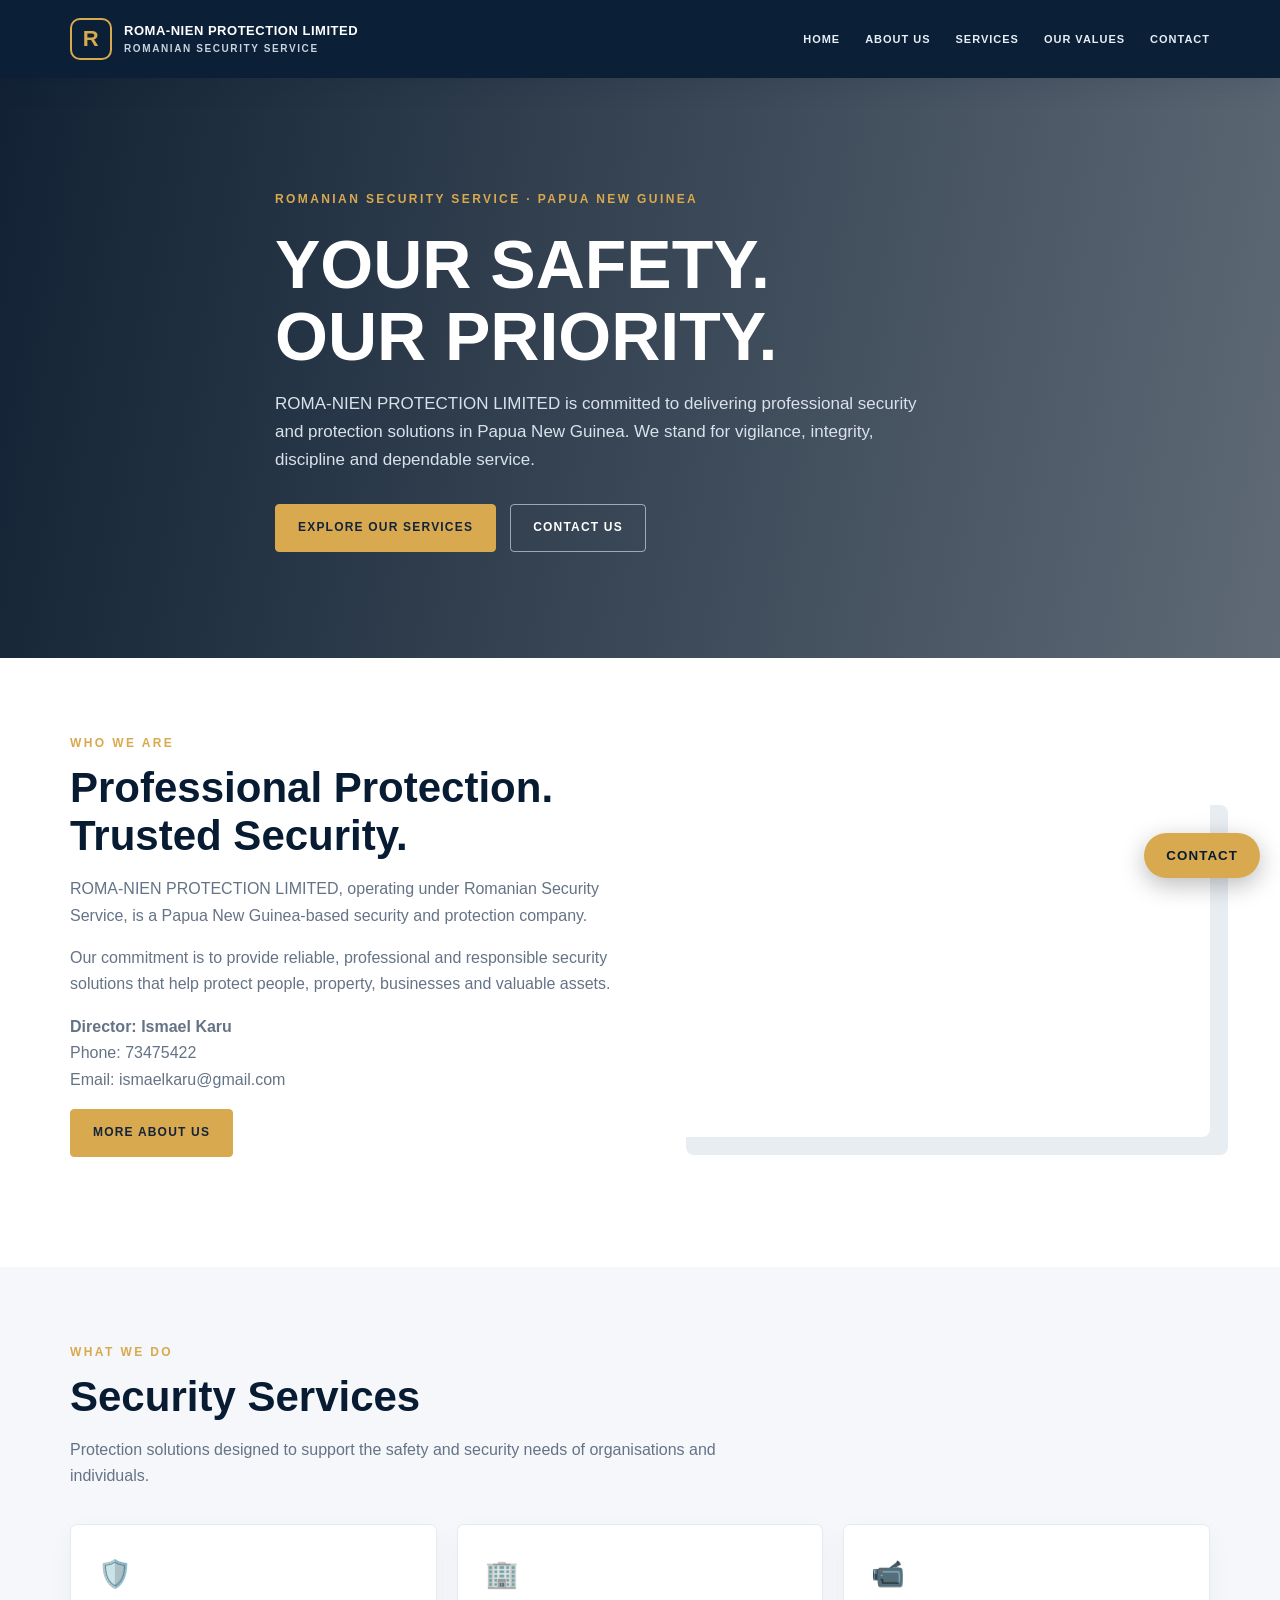
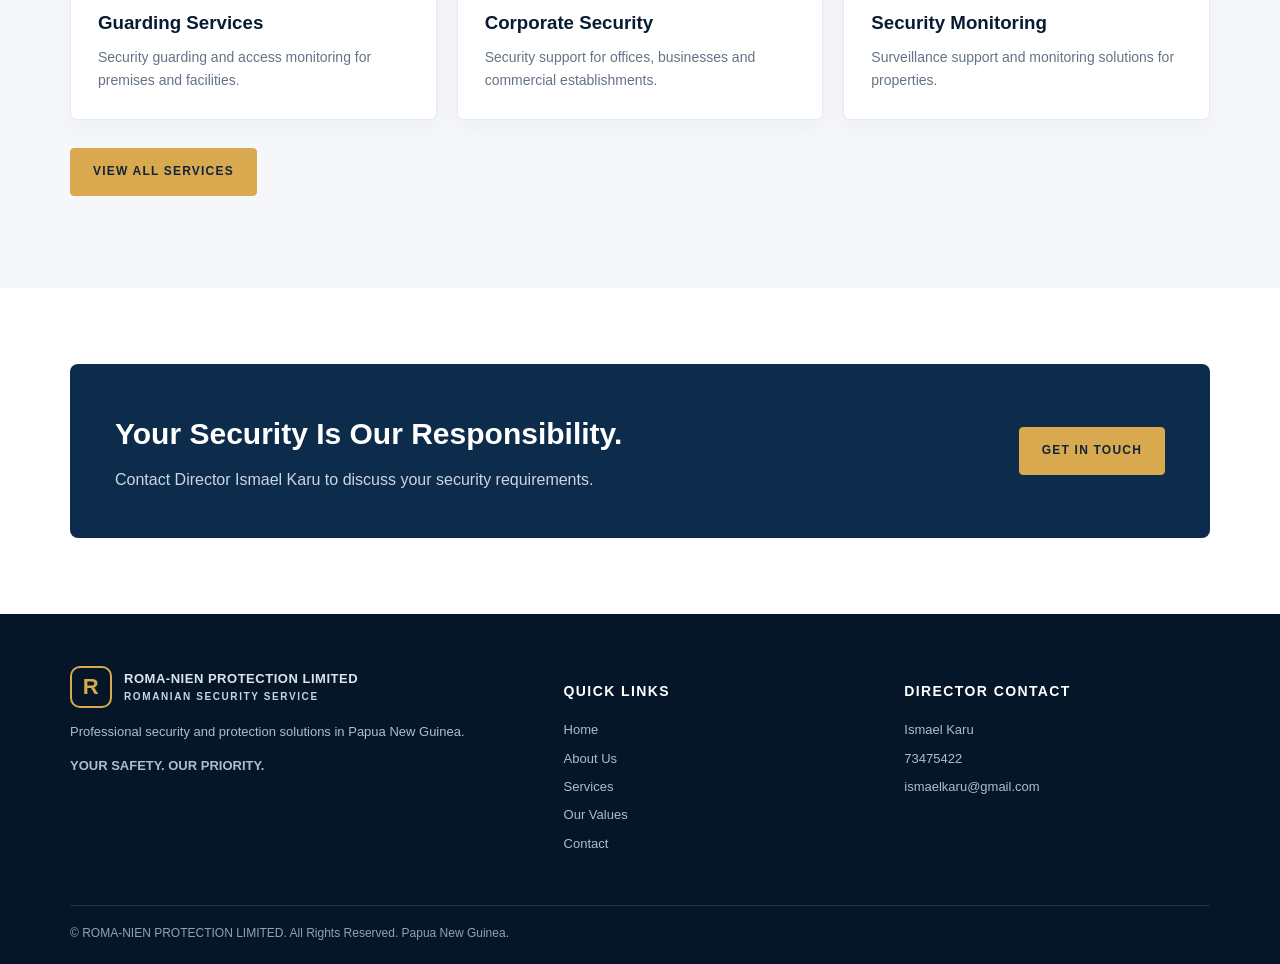
==== index.html @ 52446231 "Add files via upload" ====
<!doctype html>
<html lang="en"><head><meta charset="utf-8"><meta name="viewport" content="width=device-width, initial-scale=1">
<meta name="description" content="ROMA-NIEN PROTECTION LIMITED - security and protection services in Papua New Guinea.">
<title>Home | ROMA-NIEN PROTECTION LIMITED</title><link rel="stylesheet" href="style.css"></head><body>
<header><div class="container nav">
<a class="brand" href="index.html"><span class="brand-mark">R</span><span>ROMA-NIEN PROTECTION LIMITED<small>ROMANIAN SECURITY SERVICE</small></span></a>
<button class="menu-toggle" aria-label="Open navigation" aria-expanded="false">☰</button>
<nav class="menu">
<a href="index.html">HOME</a><a href="about.html">ABOUT US</a><a href="services.html">SERVICES</a><a href="values.html">OUR VALUES</a><a href="contact.html">CONTACT</a>
</nav></div></header><main>
<section class="hero"><div class="container hero-inner"><div class="eyebrow">ROMANIAN SECURITY SERVICE · PAPUA NEW GUINEA</div><h1>YOUR SAFETY.<br>OUR PRIORITY.</h1><p>ROMA-NIEN PROTECTION LIMITED is committed to delivering professional security and protection solutions in Papua New Guinea. We stand for vigilance, integrity, discipline and dependable service.</p><div class="actions"><a class="btn" href="services.html">Explore Our Services</a><a class="btn outline" href="contact.html">Contact Us</a></div></div></section>
<section><div class="container two-col"><div class="copy"><div class="eyebrow">WHO WE ARE</div><div class="section-head"><h2>Professional Protection. Trusted Security.</h2><p>ROMA-NIEN PROTECTION LIMITED, operating under Romanian Security Service, is a Papua New Guinea-based security and protection company.</p><p>Our commitment is to provide reliable, professional and responsible security solutions that help protect people, property, businesses and valuable assets.</p><p><strong>Director: Ismael Karu</strong><br>Phone: <a href="tel:+67573475422">73475422</a><br>Email: <a href="mailto:ismaelkaru@gmail.com">ismaelkaru@gmail.com</a></p><a class="btn" href="about.html">More About Us</a></div></div><div class="visual" aria-label="Professional business environment"></div></div></section>
<section class="section-soft"><div class="container"><div class="section-head"><div class="eyebrow">WHAT WE DO</div><h2>Security Services</h2><p>Protection solutions designed to support the safety and security needs of organisations and individuals.</p></div><div class="cards">
<article class="card"><div class="card-icon">🛡️</div><h3>Guarding Services</h3><p>Security guarding and access monitoring for premises and facilities.</p></article>
<article class="card"><div class="card-icon">🏢</div><h3>Corporate Security</h3><p>Security support for offices, businesses and commercial establishments.</p></article>
<article class="card"><div class="card-icon">📹</div><h3>Security Monitoring</h3><p>Surveillance support and monitoring solutions for properties.</p></article></div><p style="margin-top:28px"><a class="btn" href="services.html">View All Services</a></p></div></section>
<section><div class="container"><div class="callout"><div><h2>Your Security Is Our Responsibility.</h2><p>Contact Director Ismael Karu to discuss your security requirements.</p></div><a class="btn" href="contact.html">Get in Touch</a></div></div></section>
</main><footer><div class="container"><div class="footer-grid">
<div><a class="brand" href="index.html"><span class="brand-mark">R</span><span>ROMA-NIEN PROTECTION LIMITED<small>ROMANIAN SECURITY SERVICE</small></span></a>
<p>Professional security and protection solutions in Papua New Guinea.</p><p><strong>YOUR SAFETY. OUR PRIORITY.</strong></p></div>
<div><h3>QUICK LINKS</h3><ul><li><a href="index.html">Home</a></li><li><a href="about.html">About Us</a></li><li><a href="services.html">Services</a></li><li><a href="values.html">Our Values</a></li><li><a href="contact.html">Contact</a></li></ul></div>
<div><h3>DIRECTOR CONTACT</h3><ul><li>Ismael Karu</li><li><a href="tel:+67573475422">73475422</a></li><li><a href="mailto:ismaelkaru@gmail.com">ismaelkaru@gmail.com</a></li></ul></div>
</div><div class="copyright">© ROMA-NIEN PROTECTION LIMITED. All Rights Reserved. Papua New Guinea.</div></div></footer><div class="floating-contact">
<button class="float-main" type="button" aria-label="Open contact options" aria-expanded="false">CONTACT</button>
<div class="float-options">
<a href="tel:+67573475422">☎ Call Director</a>
<a href="mailto:ismaelkaru@gmail.com">✉ Email Director</a>
<a href="https://wa.me/67573475422" target="_blank" rel="noopener">WhatsApp</a>
</div></div><script src="script.js"></script></body></html>
---- style.css ----
:root{--navy:#071b32;--navy2:#0d2b4b;--gold:#d8a94e;--ink:#172536;--muted:#657386;--paper:#f5f7fa;--line:#e5eaf0}
*{box-sizing:border-box}html{scroll-behavior:smooth}body{margin:0;font-family:Arial,Helvetica,sans-serif;color:var(--ink);line-height:1.65}a{color:inherit;text-decoration:none}.container{width:min(1140px,92%);margin:auto}
header{background:rgba(7,27,50,.98);color:#fff;position:sticky;top:0;z-index:20;box-shadow:0 5px 24px #071b3220}.nav{min-height:78px;display:flex;align-items:center;justify-content:space-between;gap:25px}.brand{display:flex;align-items:center;gap:12px;font-weight:800;letter-spacing:.04em;font-size:13px}.brand-mark{width:42px;height:42px;border:2px solid var(--gold);border-radius:10px;display:grid;place-items:center;color:var(--gold);font-size:22px}.brand small{display:block;color:#c8d3df;font-size:10px;letter-spacing:.16em;font-weight:600}.menu{display:flex;align-items:center;gap:25px}.menu a{font-size:11px;font-weight:700;letter-spacing:.09em;color:#e8eef5}.menu a:hover{color:var(--gold)}.menu-toggle{display:none;background:none;border:1px solid #ffffff55;color:#fff;padding:8px 12px;border-radius:6px;font-size:20px}
.hero{background:linear-gradient(100deg,rgba(5,22,41,.95),rgba(5,22,41,.64)),url('https://images.unsplash.com/photo-1521791136064-7986c2920216?auto=format&fit=crop&w=1800&q=85') center/cover;color:#fff;padding:112px 0 106px}.hero-inner{max-width:730px}.eyebrow{color:var(--gold);font-size:12px;font-weight:800;letter-spacing:.2em;text-transform:uppercase}.hero h1{font-size:clamp(42px,6vw,68px);line-height:1.06;margin:18px 0}.hero p{font-size:17px;color:#d9e2ec;max-width:660px}.actions{display:flex;gap:14px;flex-wrap:wrap;margin-top:30px}.btn{display:inline-block;padding:13px 22px;border-radius:4px;font-size:12px;font-weight:800;letter-spacing:.1em;text-transform:uppercase;border:1px solid var(--gold);background:var(--gold);color:#13243a;cursor:pointer}.btn.outline{background:transparent;color:#fff;border-color:#ffffff88}
.page-hero{background:linear-gradient(100deg,rgba(5,22,41,.94),rgba(5,22,41,.72)),url('https://images.unsplash.com/photo-1454165804606-c3d57bc86b40?auto=format&fit=crop&w=1800&q=85') center/cover;color:white;padding:78px 0}.page-hero h1{font-size:clamp(36px,5vw,54px);line-height:1.12;margin:12px 0}.page-hero p{max-width:680px;color:#d9e2ec}
section{padding:76px 0}.section-soft{background:var(--paper)}.section-head{max-width:720px;margin-bottom:34px}.section-head h2{font-size:clamp(29px,4vw,42px);line-height:1.15;color:var(--navy);margin:10px 0 14px}.section-head p,.copy p{color:var(--muted)}.two-col{display:grid;grid-template-columns:1fr 1fr;gap:55px;align-items:center}.visual{min-height:350px;border-radius:8px;background:url('https://images.unsplash.com/photo-1497366754035-f200968a6e72?auto=format&fit=crop&w=1000&q=85') center/cover;box-shadow:18px 18px 0 #e8edf2}.checklist{padding:0;list-style:none}.checklist li{padding:8px 0 8px 28px;position:relative}.checklist li:before{content:"✓";position:absolute;left:0;color:#b4832c;font-weight:900}
.cards{display:grid;grid-template-columns:repeat(3,1fr);gap:20px}.card{background:#fff;border:1px solid var(--line);border-radius:7px;padding:27px;box-shadow:0 8px 26px #0c27400a}.card-icon{font-size:27px;color:#b4832c}.card h3{color:var(--navy);margin:12px 0 7px}.card p{color:var(--muted);font-size:14px;margin:0}.number{font-size:13px;color:#b4832c;font-weight:800;letter-spacing:.12em}.callout{background:var(--navy2);color:#fff;padding:45px;border-radius:8px;display:flex;justify-content:space-between;align-items:center;gap:25px}.callout h2{margin:0 0 8px;font-size:30px}.callout p{margin:0;color:#cbd7e4}.values-grid{display:grid;grid-template-columns:repeat(2,1fr);gap:18px}.value{padding:25px;background:white;border-left:3px solid var(--gold);box-shadow:0 8px 26px #0c27400a}.value h3{margin:0 0 6px;color:var(--navy)}.value p{margin:0;color:var(--muted)}
.contact-grid{display:grid;grid-template-columns:.9fr 1.1fr;gap:35px}.contact-panel,.form-panel{padding:30px;border:1px solid var(--line);border-radius:8px;background:white}.contact-item{padding:15px 0;border-bottom:1px solid var(--line)}.contact-item:last-child{border:0}.contact-item strong{display:block;color:var(--navy);font-size:12px;letter-spacing:.1em;text-transform:uppercase}.contact-item span{color:var(--muted)}label{display:block;font-size:13px;font-weight:700;margin:13px 0 6px}input,textarea{width:100%;padding:13px;border:1px solid #d8e0e8;border-radius:4px;font:inherit}textarea{min-height:120px;resize:vertical}.form-note{font-size:12px;color:var(--muted)}
footer{background:#051629;color:#dce5ee;padding:52px 0 20px}.footer-grid{display:grid;grid-template-columns:1.5fr 1fr 1fr;gap:35px}.footer-grid h3{color:#fff;font-size:14px;letter-spacing:.1em}.footer-grid p,.footer-grid li{font-size:13px;color:#aebdcb}.footer-grid ul{list-style:none;padding:0}.footer-grid li{margin:7px 0}.footer-grid a:hover{color:var(--gold)}.copyright{border-top:1px solid #ffffff20;margin-top:35px;padding-top:18px;font-size:12px;color:#91a2b4}
.floating-contact{position:fixed;right:20px;bottom:22px;z-index:50}.float-main{background:var(--gold);color:#071b32;border:0;border-radius:30px;padding:15px 22px;font-weight:900;letter-spacing:.08em;box-shadow:0 7px 25px #0004;cursor:pointer}.float-options{display:none;position:absolute;right:0;bottom:58px;min-width:190px;background:#fff;border-radius:9px;overflow:hidden;box-shadow:0 8px 30px #0003}.float-options.open{display:block}.float-options a{display:block;padding:13px 17px;border-bottom:1px solid var(--line);font-size:13px;font-weight:700;color:var(--navy)}.float-options a:hover{background:var(--paper)}
@media(max-width:800px){.menu-toggle{display:block}.menu{display:none;position:absolute;top:78px;left:0;right:0;background:var(--navy);padding:20px 5%;flex-direction:column;align-items:flex-start;gap:17px}.menu.open{display:flex}.two-col,.contact-grid{grid-template-columns:1fr}.cards{grid-template-columns:repeat(2,1fr)}.footer-grid{grid-template-columns:1fr 1fr}.callout{align-items:flex-start;flex-direction:column}.visual{min-height:260px}}
@media(max-width:520px){section{padding:56px 0}.hero{padding:80px 0}.cards,.values-grid,.footer-grid{grid-template-columns:1fr}.callout{padding:30px}.brand{font-size:11px}.floating-contact{right:12px;bottom:14px}}
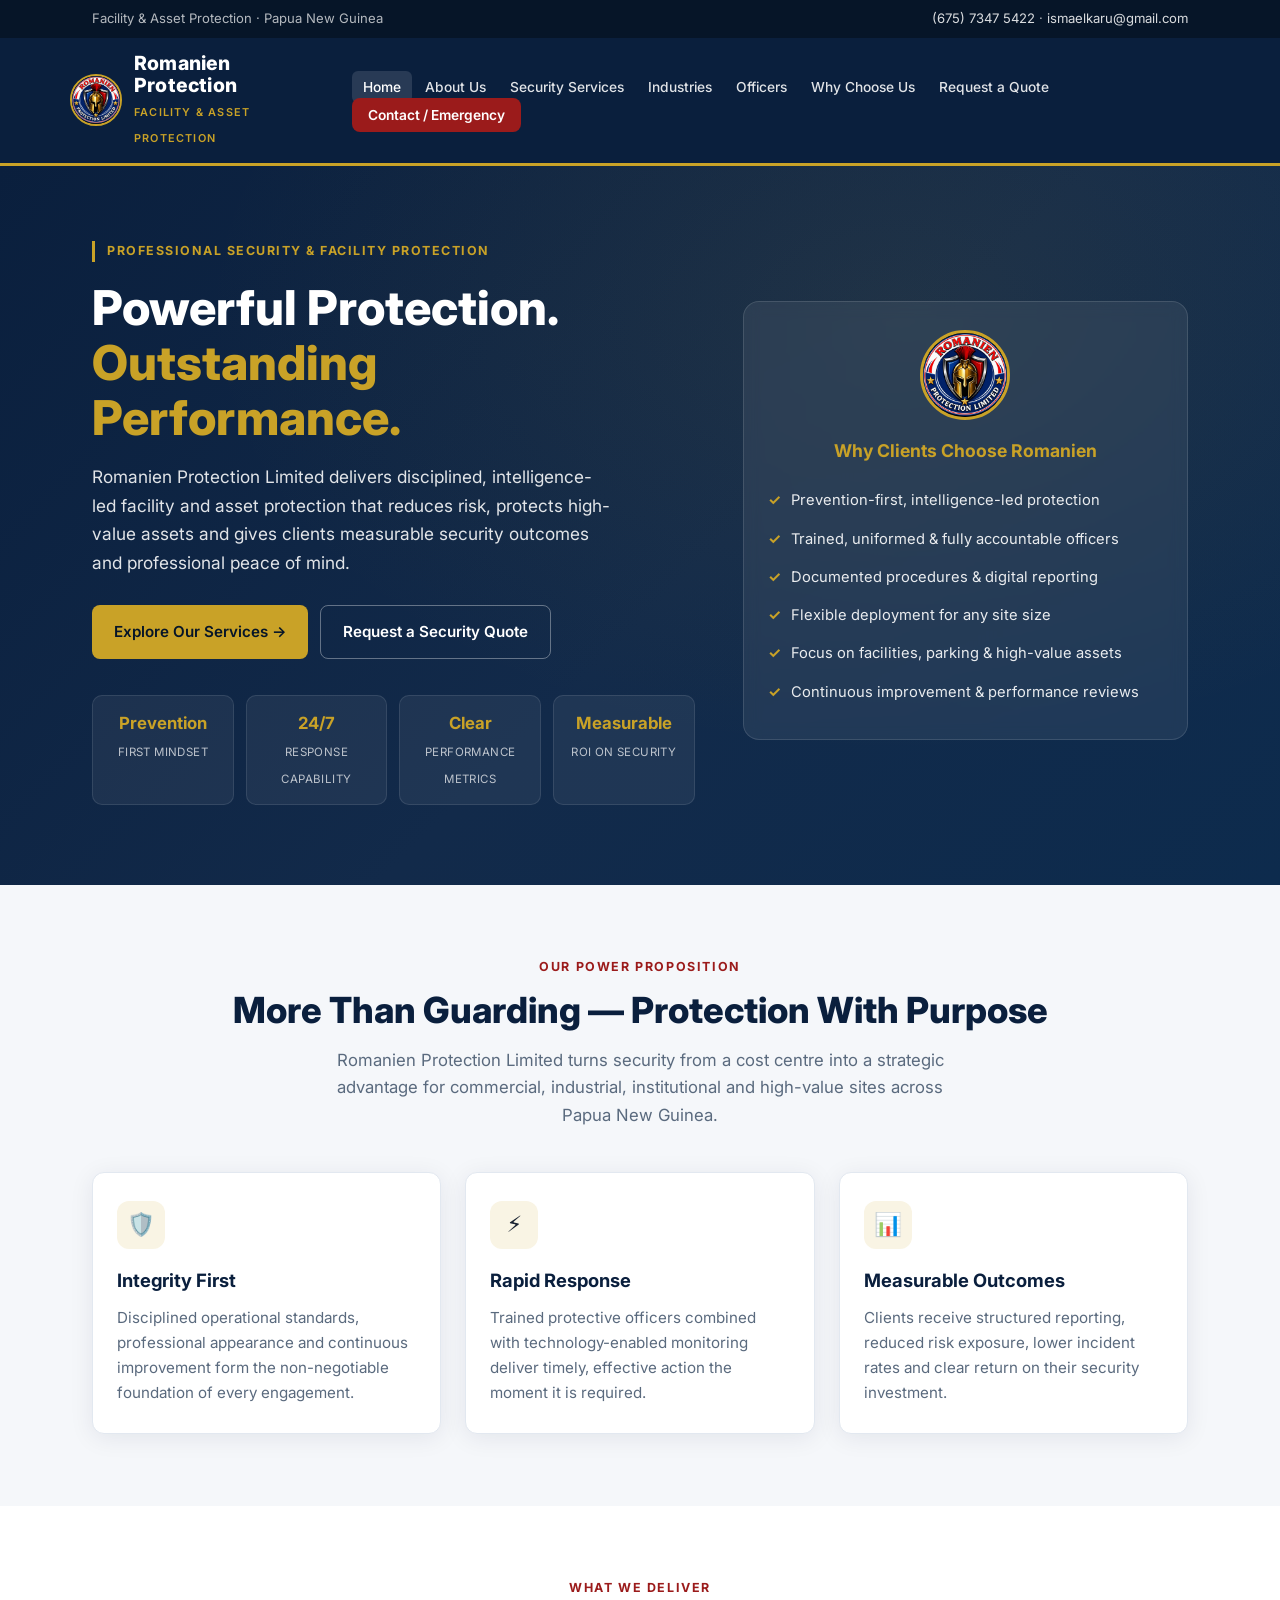
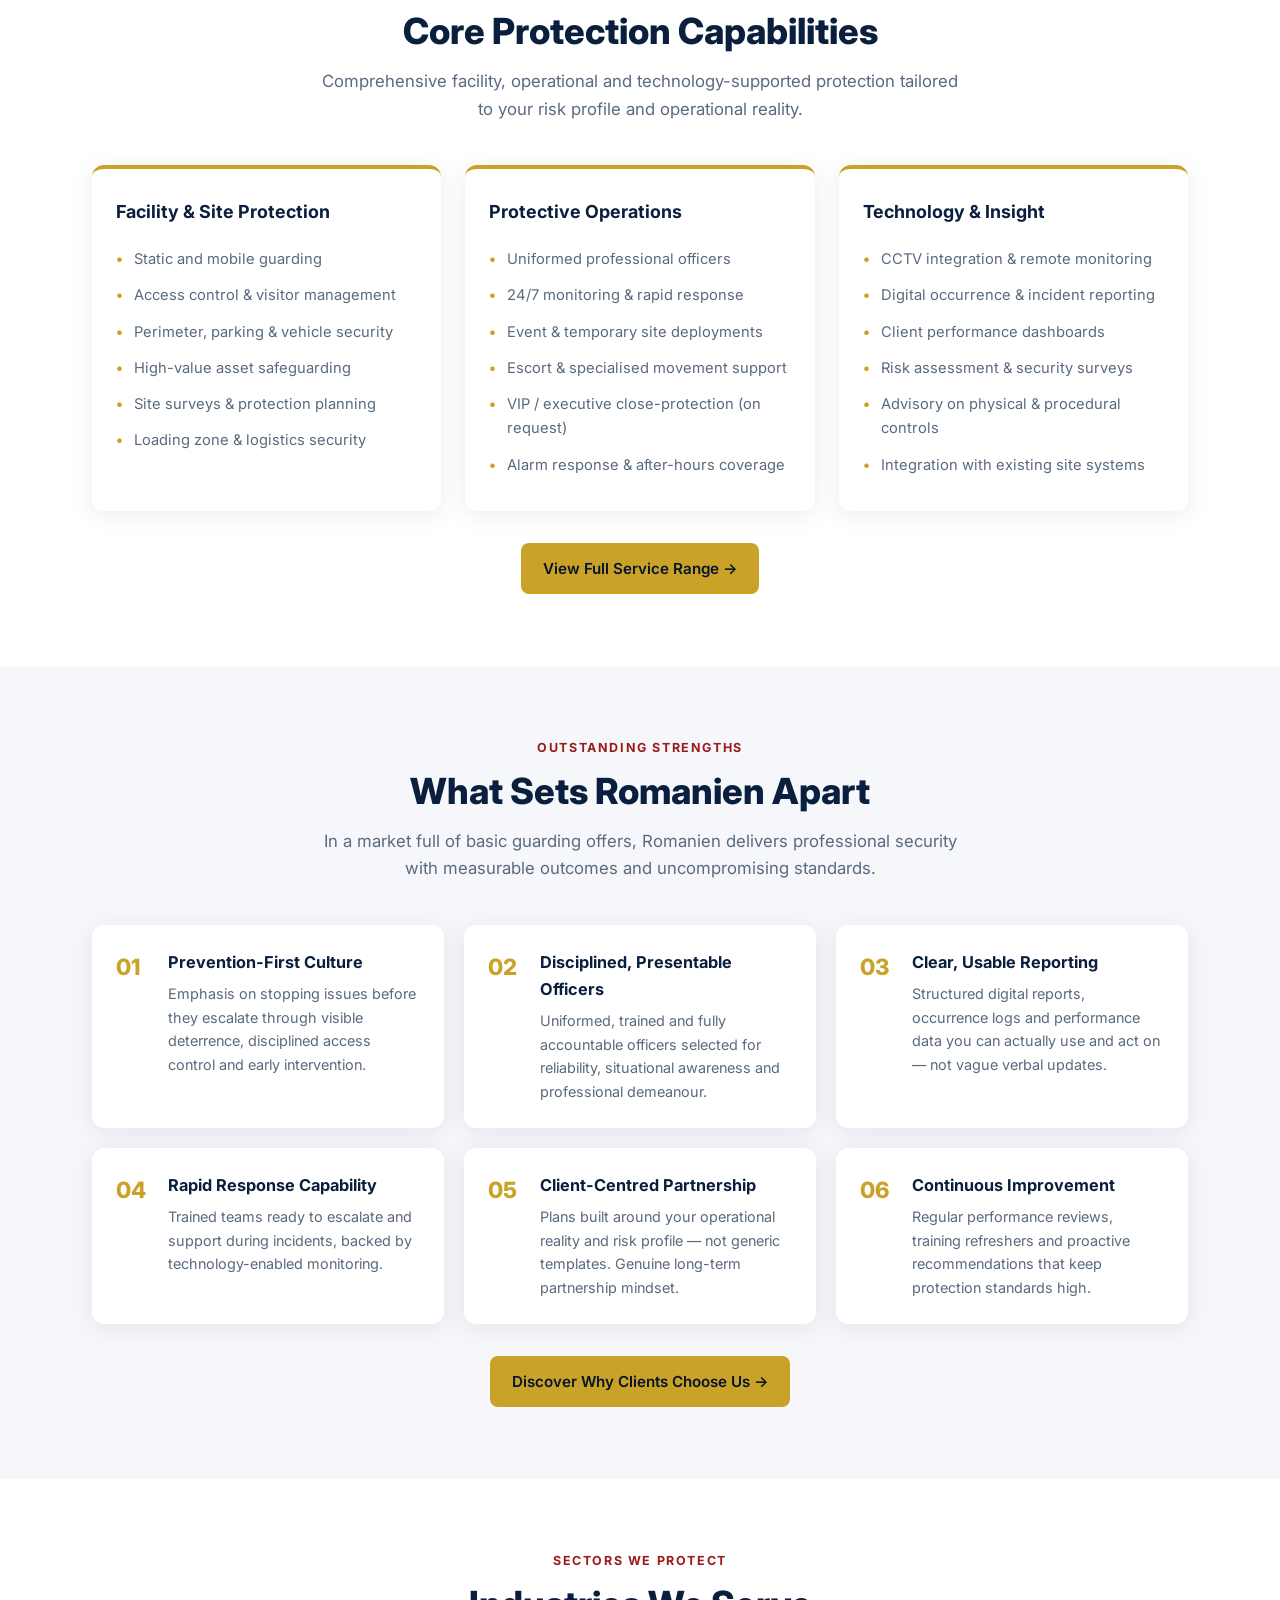
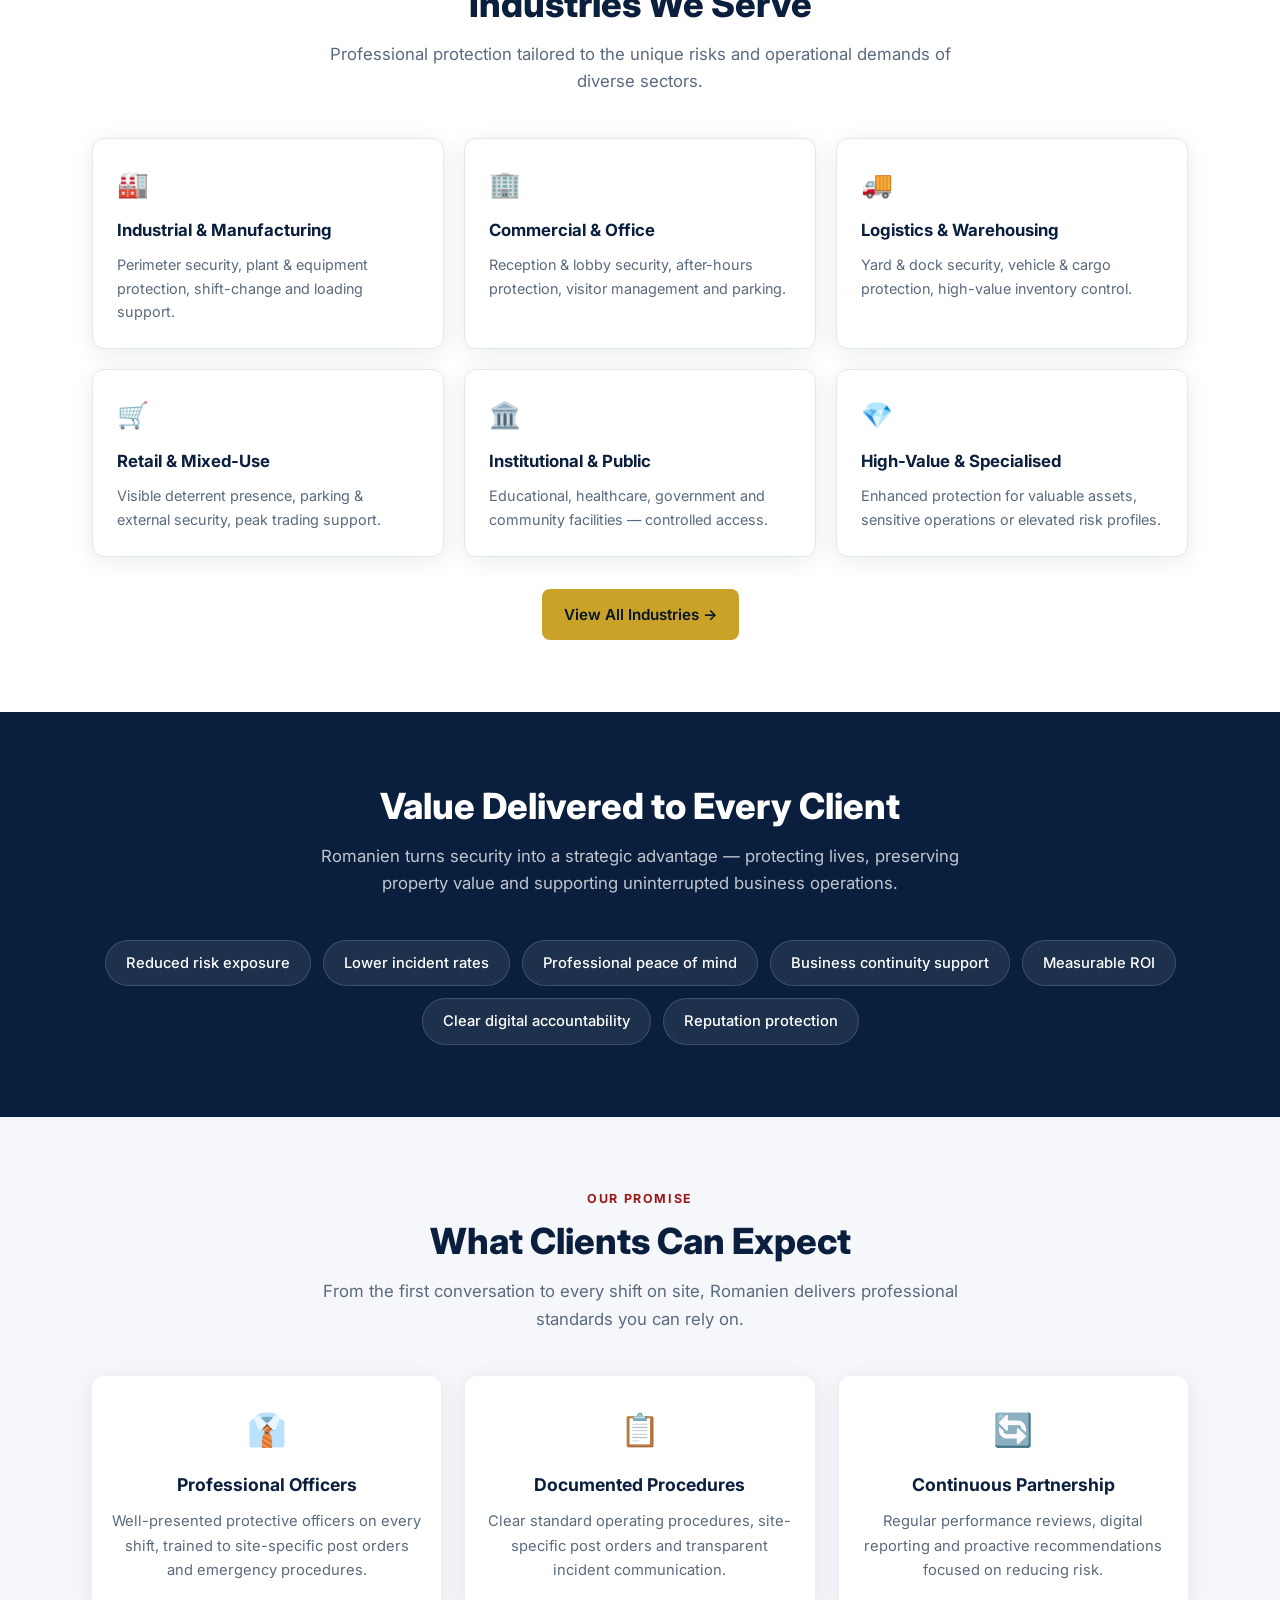
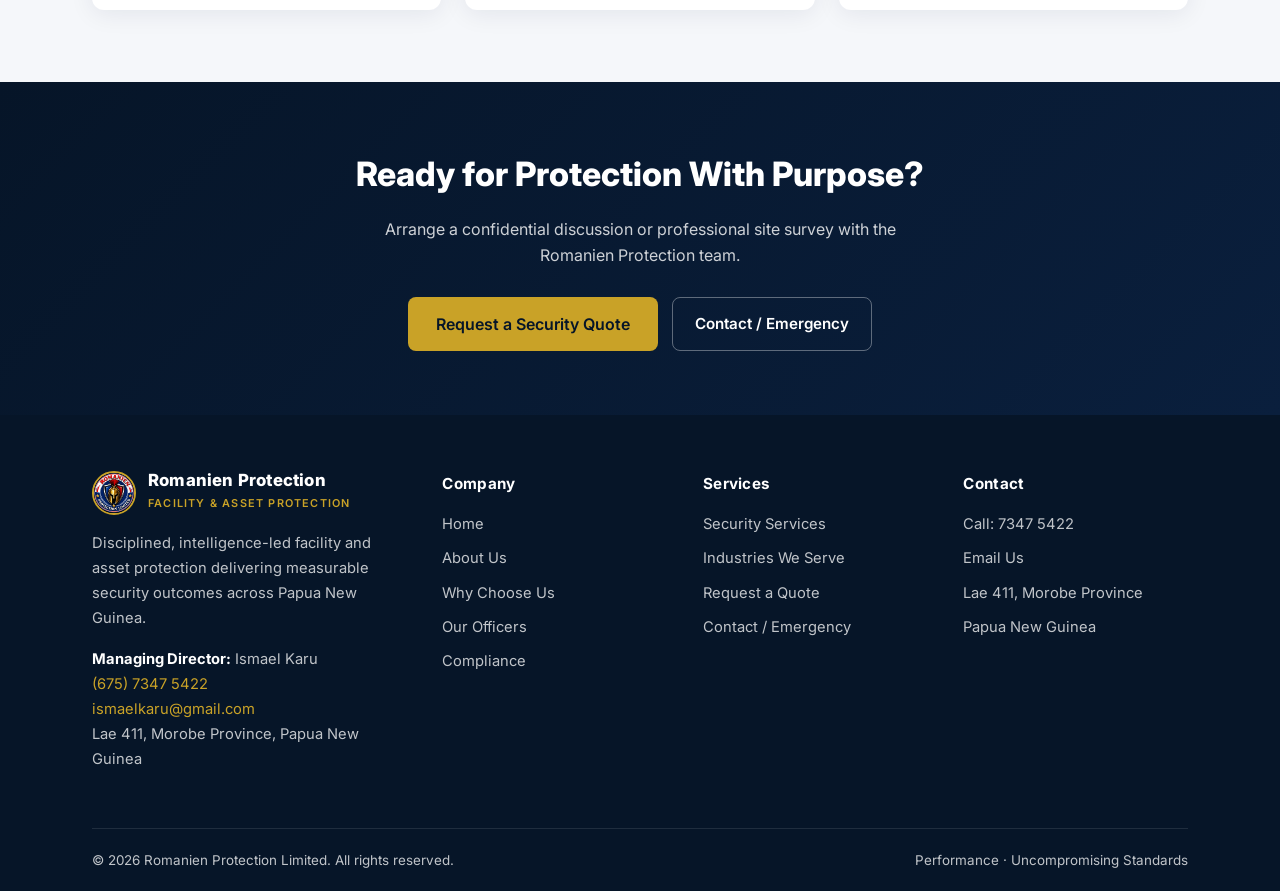
==== commit 9ad62d21: "Add files via upload" ====
--- a/index.html
+++ b/index.html
@@ -1,29 +1,566 @@
-<!doctype html>
-<html lang="en"><head><meta charset="utf-8"><meta name="viewport" content="width=device-width, initial-scale=1">
-<meta name="description" content="ROMA-NIEN PROTECTION LIMITED - security and protection services in Papua New Guinea.">
-<title>Home | ROMA-NIEN PROTECTION LIMITED</title><link rel="stylesheet" href="style.css"></head><body>
-<header><div class="container nav">
-<a class="brand" href="index.html"><span class="brand-mark">R</span><span>ROMA-NIEN PROTECTION LIMITED<small>ROMANIAN SECURITY SERVICE</small></span></a>
-<button class="menu-toggle" aria-label="Open navigation" aria-expanded="false">☰</button>
-<nav class="menu">
-<a href="index.html">HOME</a><a href="about.html">ABOUT US</a><a href="services.html">SERVICES</a><a href="values.html">OUR VALUES</a><a href="contact.html">CONTACT</a>
-</nav></div></header><main>
-<section class="hero"><div class="container hero-inner"><div class="eyebrow">ROMANIAN SECURITY SERVICE · PAPUA NEW GUINEA</div><h1>YOUR SAFETY.<br>OUR PRIORITY.</h1><p>ROMA-NIEN PROTECTION LIMITED is committed to delivering professional security and protection solutions in Papua New Guinea. We stand for vigilance, integrity, discipline and dependable service.</p><div class="actions"><a class="btn" href="services.html">Explore Our Services</a><a class="btn outline" href="contact.html">Contact Us</a></div></div></section>
-<section><div class="container two-col"><div class="copy"><div class="eyebrow">WHO WE ARE</div><div class="section-head"><h2>Professional Protection. Trusted Security.</h2><p>ROMA-NIEN PROTECTION LIMITED, operating under Romanian Security Service, is a Papua New Guinea-based security and protection company.</p><p>Our commitment is to provide reliable, professional and responsible security solutions that help protect people, property, businesses and valuable assets.</p><p><strong>Director: Ismael Karu</strong><br>Phone: <a href="tel:+67573475422">73475422</a><br>Email: <a href="mailto:ismaelkaru@gmail.com">ismaelkaru@gmail.com</a></p><a class="btn" href="about.html">More About Us</a></div></div><div class="visual" aria-label="Professional business environment"></div></div></section>
-<section class="section-soft"><div class="container"><div class="section-head"><div class="eyebrow">WHAT WE DO</div><h2>Security Services</h2><p>Protection solutions designed to support the safety and security needs of organisations and individuals.</p></div><div class="cards">
-<article class="card"><div class="card-icon">🛡️</div><h3>Guarding Services</h3><p>Security guarding and access monitoring for premises and facilities.</p></article>
-<article class="card"><div class="card-icon">🏢</div><h3>Corporate Security</h3><p>Security support for offices, businesses and commercial establishments.</p></article>
-<article class="card"><div class="card-icon">📹</div><h3>Security Monitoring</h3><p>Surveillance support and monitoring solutions for properties.</p></article></div><p style="margin-top:28px"><a class="btn" href="services.html">View All Services</a></p></div></section>
-<section><div class="container"><div class="callout"><div><h2>Your Security Is Our Responsibility.</h2><p>Contact Director Ismael Karu to discuss your security requirements.</p></div><a class="btn" href="contact.html">Get in Touch</a></div></div></section>
-</main><footer><div class="container"><div class="footer-grid">
-<div><a class="brand" href="index.html"><span class="brand-mark">R</span><span>ROMA-NIEN PROTECTION LIMITED<small>ROMANIAN SECURITY SERVICE</small></span></a>
-<p>Professional security and protection solutions in Papua New Guinea.</p><p><strong>YOUR SAFETY. OUR PRIORITY.</strong></p></div>
-<div><h3>QUICK LINKS</h3><ul><li><a href="index.html">Home</a></li><li><a href="about.html">About Us</a></li><li><a href="services.html">Services</a></li><li><a href="values.html">Our Values</a></li><li><a href="contact.html">Contact</a></li></ul></div>
-<div><h3>DIRECTOR CONTACT</h3><ul><li>Ismael Karu</li><li><a href="tel:+67573475422">73475422</a></li><li><a href="mailto:ismaelkaru@gmail.com">ismaelkaru@gmail.com</a></li></ul></div>
-</div><div class="copyright">© ROMA-NIEN PROTECTION LIMITED. All Rights Reserved. Papua New Guinea.</div></div></footer><div class="floating-contact">
-<button class="float-main" type="button" aria-label="Open contact options" aria-expanded="false">CONTACT</button>
-<div class="float-options">
-<a href="tel:+67573475422">☎ Call Director</a>
-<a href="mailto:ismaelkaru@gmail.com">✉ Email Director</a>
-<a href="https://wa.me/67573475422" target="_blank" rel="noopener">WhatsApp</a>
-</div></div><script src="script.js"></script></body></html>+<!DOCTYPE html>
+<html lang="en">
+<head>
+    <meta charset="UTF-8">
+    <meta name="viewport" content="width=device-width, initial-scale=1.0">
+    <title>Romanien Protection Limited | Powerful Facility & Asset Protection</title>
+    <meta name="description" content="Romanien Protection Limited delivers disciplined, intelligence-led facility and asset protection in Papua New Guinea. Prevention-first security with measurable outcomes.">
+    <link rel="preconnect" href="https://fonts.googleapis.com">
+    <link rel="preconnect" href="https://fonts.gstatic.com" crossorigin>
+    <link href="https://fonts.googleapis.com/css2?family=Inter:wght@400;500;600;700;800&display=swap" rel="stylesheet">
+    <style>
+        :root {
+            --navy: #0a1f3d;
+            --navy-dark: #061528;
+            --navy-mid: #122a4a;
+            --gold: #c9a227;
+            --gold-hover: #b8911f;
+            --gold-light: rgba(201, 162, 39, 0.12);
+            --text: #1a2332;
+            --text-muted: #5a6a7e;
+            --bg: #f5f7fa;
+            --white: #ffffff;
+            --border: #e2e8f0;
+            --radius: 12px;
+            --shadow: 0 4px 24px rgba(10, 31, 61, 0.08);
+            --shadow-lg: 0 16px 48px rgba(10, 31, 61, 0.14);
+        }
+        * { margin: 0; padding: 0; box-sizing: border-box; }
+        body { font-family: 'Inter', system-ui, sans-serif; color: var(--text); background: var(--bg); line-height: 1.65; }
+        .container { max-width: 1140px; margin: 0 auto; padding: 0 22px; }
+        a { text-decoration: none; color: inherit; }
+        img { max-width: 100%; display: block; }
+
+        /* Header */
+        .top-bar { background: var(--navy-dark); color: rgba(255,255,255,0.7); font-size: 0.82rem; padding: 8px 0; }
+        .top-bar .container { display: flex; justify-content: space-between; align-items: center; flex-wrap: wrap; gap: 8px; }
+        .top-bar a { color: rgba(255,255,255,0.85); }
+        .top-bar a:hover { color: var(--gold); }
+        header { background: var(--navy); position: sticky; top: 0; z-index: 1000; border-bottom: 3px solid var(--gold); }
+        .header-inner { display: flex; align-items: center; justify-content: space-between; padding: 14px 0; gap: 20px; }
+        .logo { display: flex; align-items: center; gap: 12px; }
+        .logo img { width: 52px; height: 52px; border-radius: 50%; object-fit: cover; border: 2px solid var(--gold); }
+        .logo-text h1 { font-size: 1.22rem; font-weight: 800; color: white; line-height: 1.15; letter-spacing: 0.2px; }
+        .logo-text span { font-size: 0.68rem; color: var(--gold); font-weight: 600; letter-spacing: 1.2px; text-transform: uppercase; }
+        .desktop-nav { display: flex; list-style: none; gap: 2px; flex-wrap: wrap; align-items: center; }
+        .desktop-nav a { color: rgba(255,255,255,0.88); padding: 8px 11px; border-radius: 6px; font-size: 0.86rem; font-weight: 500; transition: all 0.2s; }
+        .desktop-nav a:hover, .desktop-nav a.active { background: rgba(255,255,255,0.12); color: white; }
+        .nav-cta { background: #9b1b1b !important; color: white !important; font-weight: 600 !important; padding: 9px 16px !important; border-radius: 8px !important; }
+        .nav-cta:hover { background: #7f1616 !important; }
+        .mobile-toggle { display: none; background: none; border: none; color: white; font-size: 1.7rem; cursor: pointer; padding: 6px; }
+
+        /* Mobile menu */
+        .mobile-menu { display: none; position: fixed; inset: 0; z-index: 2000; background: var(--navy); flex-direction: column; overflow-y: auto; }
+        .mobile-menu.open { display: flex; }
+        .mobile-menu-header { display: flex; justify-content: space-between; align-items: center; padding: 16px 20px; border-bottom: 1px solid rgba(255,255,255,0.1); }
+        .mobile-close { background: none; border: none; color: white; font-size: 1.8rem; cursor: pointer; }
+        .mobile-nav { list-style: none; padding: 16px 12px 30px; }
+        .mobile-nav a { display: block; color: rgba(255,255,255,0.92); padding: 14px 16px; font-size: 1.05rem; font-weight: 500; border-radius: 8px; }
+        .mobile-nav a:hover, .mobile-nav a.active { background: rgba(255,255,255,0.1); }
+        .mobile-contact { margin-top: auto; padding: 24px; border-top: 1px solid rgba(255,255,255,0.1); color: rgba(255,255,255,0.8); font-size: 0.9rem; }
+        .mobile-contact a { color: var(--gold); }
+
+        /* Hero */
+        .hero { background: linear-gradient(135deg, var(--navy) 0%, var(--navy-mid) 55%, #0d2b4d 100%); color: white; padding: 70px 0 80px; position: relative; overflow: hidden; }
+        .hero::before { content: ''; position: absolute; inset: 0; background: radial-gradient(ellipse at 70% 20%, rgba(201,162,39,0.08) 0%, transparent 55%); pointer-events: none; }
+        .hero-grid { display: grid; grid-template-columns: 1.15fr 0.85fr; gap: 48px; align-items: center; position: relative; }
+        .hero-badge { display: inline-block; font-size: 0.78rem; font-weight: 700; letter-spacing: 1.5px; text-transform: uppercase; color: var(--gold); border-left: 3px solid var(--gold); padding-left: 12px; margin-bottom: 18px; }
+        .hero h2 { font-size: clamp(2.1rem, 4.5vw, 3rem); font-weight: 800; line-height: 1.15; margin-bottom: 18px; }
+        .hero h2 span { color: var(--gold); }
+        .hero-lead { font-size: 1.08rem; color: rgba(255,255,255,0.88); max-width: 520px; margin-bottom: 28px; }
+        .hero-btns { display: flex; flex-wrap: wrap; gap: 12px; margin-bottom: 36px; }
+        .btn { display: inline-flex; align-items: center; gap: 8px; padding: 13px 22px; border-radius: 8px; font-weight: 600; font-size: 0.95rem; transition: all 0.2s; border: none; cursor: pointer; }
+        .btn-primary { background: var(--gold); color: var(--navy-dark); }
+        .btn-primary:hover { background: var(--gold-hover); transform: translateY(-1px); }
+        .btn-outline { background: transparent; color: white; border: 1.5px solid rgba(255,255,255,0.35); }
+        .btn-outline:hover { border-color: white; background: rgba(255,255,255,0.08); }
+        .hero-stats { display: grid; grid-template-columns: repeat(4, 1fr); gap: 12px; }
+        .stat-box { background: rgba(255,255,255,0.06); border: 1px solid rgba(255,255,255,0.1); border-radius: 10px; padding: 14px 10px; text-align: center; }
+        .stat-box strong { display: block; color: var(--gold); font-size: 1.05rem; font-weight: 700; }
+        .stat-box span { font-size: 0.72rem; color: rgba(255,255,255,0.7); text-transform: uppercase; letter-spacing: 0.4px; }
+        .hero-card { background: rgba(255,255,255,0.07); border: 1px solid rgba(255,255,255,0.12); border-radius: 16px; padding: 28px 24px; backdrop-filter: blur(8px); }
+        .hero-card .card-logo { width: 90px; height: 90px; margin: 0 auto 16px; border-radius: 50%; border: 3px solid var(--gold); object-fit: cover; }
+        .hero-card h3 { text-align: center; color: var(--gold); font-size: 1.1rem; margin-bottom: 16px; }
+        .hero-card ul { list-style: none; }
+        .hero-card li { padding: 7px 0; font-size: 0.92rem; color: rgba(255,255,255,0.9); display: flex; gap: 10px; align-items: flex-start; }
+        .hero-card li::before { content: '✓'; color: var(--gold); font-weight: 700; flex-shrink: 0; }
+
+        /* Sections */
+        section { padding: 72px 0; }
+        .section-label { font-size: 0.78rem; font-weight: 700; letter-spacing: 1.6px; text-transform: uppercase; color: #9b1b1b; margin-bottom: 10px; text-align: center; }
+        .section-title { font-size: clamp(1.7rem, 3.5vw, 2.25rem); font-weight: 800; text-align: center; color: var(--navy); margin-bottom: 14px; line-height: 1.25; }
+        .section-lead { text-align: center; color: var(--text-muted); max-width: 640px; margin: 0 auto 42px; font-size: 1.05rem; }
+
+        /* Value props */
+        .value-grid { display: grid; grid-template-columns: repeat(3, 1fr); gap: 24px; }
+        .value-card { background: var(--white); border-radius: var(--radius); padding: 28px 24px; box-shadow: var(--shadow); border: 1px solid var(--border); transition: transform 0.2s, box-shadow 0.2s; }
+        .value-card:hover { transform: translateY(-4px); box-shadow: var(--shadow-lg); }
+        .value-icon { width: 48px; height: 48px; background: var(--gold-light); border-radius: 12px; display: flex; align-items: center; justify-content: center; font-size: 1.4rem; margin-bottom: 16px; }
+        .value-card h3 { font-size: 1.15rem; font-weight: 700; color: var(--navy); margin-bottom: 10px; }
+        .value-card p { color: var(--text-muted); font-size: 0.95rem; }
+
+        /* Services preview */
+        .services-grid { display: grid; grid-template-columns: repeat(3, 1fr); gap: 24px; }
+        .service-card { background: var(--white); border-radius: var(--radius); padding: 28px 24px; box-shadow: var(--shadow); border-top: 4px solid var(--gold); }
+        .service-card h3 { font-size: 1.12rem; font-weight: 700; color: var(--navy); margin-bottom: 14px; }
+        .service-card ul { list-style: none; }
+        .service-card li { padding: 6px 0; font-size: 0.92rem; color: var(--text-muted); padding-left: 18px; position: relative; }
+        .service-card li::before { content: '•'; color: var(--gold); position: absolute; left: 0; font-weight: 700; }
+
+        /* Strengths */
+        .strengths-grid { display: grid; grid-template-columns: repeat(3, 1fr); gap: 20px; }
+        .strength-item { background: var(--white); border-radius: var(--radius); padding: 24px; box-shadow: var(--shadow); display: flex; gap: 16px; }
+        .strength-num { font-size: 1.4rem; font-weight: 800; color: var(--gold); min-width: 36px; }
+        .strength-item h4 { font-size: 1.02rem; font-weight: 700; color: var(--navy); margin-bottom: 6px; }
+        .strength-item p { font-size: 0.9rem; color: var(--text-muted); }
+
+        /* Industries */
+        .industries-grid { display: grid; grid-template-columns: repeat(3, 1fr); gap: 20px; }
+        .industry-card { background: var(--white); border-radius: var(--radius); padding: 24px; box-shadow: var(--shadow); border: 1px solid var(--border); transition: border-color 0.2s; }
+        .industry-card:hover { border-color: var(--gold); }
+        .industry-card .icon { font-size: 1.6rem; margin-bottom: 12px; }
+        .industry-card h4 { font-size: 1.05rem; font-weight: 700; color: var(--navy); margin-bottom: 8px; }
+        .industry-card p { font-size: 0.9rem; color: var(--text-muted); }
+
+        /* Outcomes */
+        .outcomes { background: var(--navy); color: white; }
+        .outcomes .section-title { color: white; }
+        .outcomes .section-lead { color: rgba(255,255,255,0.75); }
+        .outcomes-list { display: flex; flex-wrap: wrap; justify-content: center; gap: 12px; }
+        .outcome-tag { background: rgba(255,255,255,0.08); border: 1px solid rgba(255,255,255,0.15); border-radius: 50px; padding: 10px 20px; font-size: 0.92rem; font-weight: 500; }
+
+        /* Promise */
+        .promise-grid { display: grid; grid-template-columns: repeat(3, 1fr); gap: 24px; }
+        .promise-card { text-align: center; padding: 28px 20px; background: var(--white); border-radius: var(--radius); box-shadow: var(--shadow); }
+        .promise-card .icon { font-size: 2rem; margin-bottom: 14px; }
+        .promise-card h3 { font-size: 1.1rem; font-weight: 700; color: var(--navy); margin-bottom: 10px; }
+        .promise-card p { font-size: 0.92rem; color: var(--text-muted); }
+
+        /* CTA */
+        .cta-band { background: linear-gradient(135deg, var(--navy-dark), var(--navy)); color: white; padding: 64px 0; text-align: center; }
+        .cta-band h2 { font-size: clamp(1.6rem, 3vw, 2.1rem); font-weight: 800; margin-bottom: 14px; }
+        .cta-band p { color: rgba(255,255,255,0.8); max-width: 560px; margin: 0 auto 28px; }
+        .cta-band .btn-primary { font-size: 1rem; padding: 14px 28px; }
+
+        /* Footer */
+        footer { background: var(--navy-dark); color: rgba(255,255,255,0.75); padding: 56px 0 0; font-size: 0.92rem; }
+        .footer-grid { display: grid; grid-template-columns: 1.4fr 1fr 1fr 1fr; gap: 36px; padding-bottom: 40px; border-bottom: 1px solid rgba(255,255,255,0.1); }
+        .footer-brand .logo { margin-bottom: 16px; }
+        .footer-brand p { margin-bottom: 16px; line-height: 1.7; }
+        .footer-col h4 { color: white; font-size: 0.95rem; font-weight: 700; margin-bottom: 16px; letter-spacing: 0.3px; }
+        .footer-col ul { list-style: none; }
+        .footer-col li { margin-bottom: 10px; }
+        .footer-col a:hover { color: var(--gold); }
+        .footer-bottom { padding: 20px 0; display: flex; justify-content: space-between; flex-wrap: wrap; gap: 10px; font-size: 0.84rem; }
+        .footer-contact a { color: var(--gold); }
+
+        /* Utilities */
+        .text-center { text-align: center; }
+        .mt-32 { margin-top: 32px; }
+        .mb-0 { margin-bottom: 0; }
+
+        @media (max-width: 980px) {
+            .hero-grid, .value-grid, .services-grid, .strengths-grid, .industries-grid, .promise-grid { grid-template-columns: 1fr 1fr; }
+            .footer-grid { grid-template-columns: 1fr 1fr; }
+            .hero-stats { grid-template-columns: repeat(2, 1fr); }
+        }
+        @media (max-width: 720px) {
+            .desktop-nav { display: none; }
+            .mobile-toggle { display: block; }
+            .hero-grid, .value-grid, .services-grid, .strengths-grid, .industries-grid, .promise-grid, .footer-grid { grid-template-columns: 1fr; }
+            .hero { padding: 48px 0 56px; }
+            .hero-stats { grid-template-columns: repeat(2, 1fr); }
+            section { padding: 52px 0; }
+        }
+    </style>
+</head>
+<body>
+    <div class="top-bar">
+        <div class="container">
+            <span>Facility & Asset Protection · Papua New Guinea</span>
+            <span>
+                <a href="tel:+67573475422">(675) 7347 5422</a> · 
+                <a href="mailto:ismaelkaru@gmail.com">ismaelkaru@gmail.com</a>
+            </span>
+        </div>
+    </div>
+
+    <header>
+        <div class="container header-inner">
+            <a href="index.html" class="logo">
+                <img src="logo.jpg" alt="Romanien Protection Limited logo">
+                <div class="logo-text">
+                    <h1>Romanien Protection</h1>
+                    <span>Facility & Asset Protection</span>
+                </div>
+            </a>
+            <nav>
+                <ul class="desktop-nav">
+                    <li><a href="index.html" class="active">Home</a></li>
+                    <li><a href="about.html">About Us</a></li>
+                    <li><a href="services.html">Security Services</a></li>
+                    <li><a href="industries.html">Industries</a></li>
+                    <li><a href="security-officers.html">Officers</a></li>
+                    <li><a href="why-us.html">Why Choose Us</a></li>
+                    <li><a href="quote.html">Request a Quote</a></li>
+                    <li><a href="contact.html" class="nav-cta">Contact / Emergency</a></li>
+                </ul>
+            </nav>
+            <button class="mobile-toggle" aria-label="Open menu" onclick="document.getElementById('mobileMenu').classList.add('open')">☰</button>
+        </div>
+    </header>
+
+    <div class="mobile-menu" id="mobileMenu">
+        <div class="mobile-menu-header">
+            <div class="logo">
+                <img src="logo.jpg" alt="Logo" style="width:42px;height:42px;border-radius:50%;border:2px solid var(--gold);">
+                <div class="logo-text"><h1 style="font-size:1.1rem;color:white;">Romanien Protection</h1></div>
+            </div>
+            <button class="mobile-close" onclick="document.getElementById('mobileMenu').classList.remove('open')">×</button>
+        </div>
+        <ul class="mobile-nav">
+            <li><a href="index.html" class="active">Home</a></li>
+            <li><a href="about.html">About Us</a></li>
+            <li><a href="services.html">Security Services</a></li>
+            <li><a href="industries.html">Industries</a></li>
+            <li><a href="security-officers.html">Our Security Officers</a></li>
+            <li><a href="compliance.html">Compliance & Licensing</a></li>
+            <li><a href="why-us.html">Why Choose Us</a></li>
+            <li><a href="quote.html">Request a Quote</a></li>
+            <li><a href="contact.html">Contact / Emergency</a></li>
+        </ul>
+        <div class="mobile-contact">
+            <strong style="color:var(--gold);">Contact</strong><br>
+            <a href="tel:+67573475422">(675) 7347 5422</a><br>
+            <a href="mailto:ismaelkaru@gmail.com">ismaelkaru@gmail.com</a><br>
+            Lae 411, Morobe Province, PNG
+        </div>
+    </div>
+
+    <!-- HERO -->
+    <section style="padding:0;">
+        <div class="hero">
+            <div class="container hero-grid">
+                <div>
+                    <div class="hero-badge">Professional Security & Facility Protection</div>
+                    <h2>Powerful Protection.<br><span>Outstanding Performance.</span></h2>
+                    <p class="hero-lead">Romanien Protection Limited delivers disciplined, intelligence-led facility and asset protection that reduces risk, protects high-value assets and gives clients measurable security outcomes and professional peace of mind.</p>
+                    <div class="hero-btns">
+                        <a href="services.html" class="btn btn-primary">Explore Our Services →</a>
+                        <a href="quote.html" class="btn btn-outline">Request a Security Quote</a>
+                    </div>
+                    <div class="hero-stats">
+                        <div class="stat-box"><strong>Prevention</strong><span>First Mindset</span></div>
+                        <div class="stat-box"><strong>24/7</strong><span>Response Capability</span></div>
+                        <div class="stat-box"><strong>Clear</strong><span>Performance Metrics</span></div>
+                        <div class="stat-box"><strong>Measurable</strong><span>ROI on Security</span></div>
+                    </div>
+                </div>
+                <div class="hero-card">
+                    <img src="logo.jpg" alt="Romanien logo" class="card-logo">
+                    <h3>Why Clients Choose Romanien</h3>
+                    <ul>
+                        <li>Prevention-first, intelligence-led protection</li>
+                        <li>Trained, uniformed & fully accountable officers</li>
+                        <li>Documented procedures & digital reporting</li>
+                        <li>Flexible deployment for any site size</li>
+                        <li>Focus on facilities, parking & high-value assets</li>
+                        <li>Continuous improvement & performance reviews</li>
+                    </ul>
+                </div>
+            </div>
+        </div>
+    </section>
+
+    <!-- POWER PROPOSITION -->
+    <section>
+        <div class="container">
+            <div class="section-label">Our Power Proposition</div>
+            <h2 class="section-title">More Than Guarding — Protection With Purpose</h2>
+            <p class="section-lead">Romanien Protection Limited turns security from a cost centre into a strategic advantage for commercial, industrial, institutional and high-value sites across Papua New Guinea.</p>
+            <div class="value-grid">
+                <div class="value-card">
+                    <div class="value-icon">🛡️</div>
+                    <h3>Integrity First</h3>
+                    <p>Disciplined operational standards, professional appearance and continuous improvement form the non-negotiable foundation of every engagement.</p>
+                </div>
+                <div class="value-card">
+                    <div class="value-icon">⚡</div>
+                    <h3>Rapid Response</h3>
+                    <p>Trained protective officers combined with technology-enabled monitoring deliver timely, effective action the moment it is required.</p>
+                </div>
+                <div class="value-card">
+                    <div class="value-icon">📊</div>
+                    <h3>Measurable Outcomes</h3>
+                    <p>Clients receive structured reporting, reduced risk exposure, lower incident rates and clear return on their security investment.</p>
+                </div>
+            </div>
+        </div>
+    </section>
+
+    <!-- CORE CAPABILITIES -->
+    <section style="background:var(--white);">
+        <div class="container">
+            <div class="section-label">What We Deliver</div>
+            <h2 class="section-title">Core Protection Capabilities</h2>
+            <p class="section-lead">Comprehensive facility, operational and technology-supported protection tailored to your risk profile and operational reality.</p>
+            <div class="services-grid">
+                <div class="service-card">
+                    <h3>Facility & Site Protection</h3>
+                    <ul>
+                        <li>Static and mobile guarding</li>
+                        <li>Access control & visitor management</li>
+                        <li>Perimeter, parking & vehicle security</li>
+                        <li>High-value asset safeguarding</li>
+                        <li>Site surveys & protection planning</li>
+                        <li>Loading zone & logistics security</li>
+                    </ul>
+                </div>
+                <div class="service-card">
+                    <h3>Protective Operations</h3>
+                    <ul>
+                        <li>Uniformed professional officers</li>
+                        <li>24/7 monitoring & rapid response</li>
+                        <li>Event & temporary site deployments</li>
+                        <li>Escort & specialised movement support</li>
+                        <li>VIP / executive close-protection (on request)</li>
+                        <li>Alarm response & after-hours coverage</li>
+                    </ul>
+                </div>
+                <div class="service-card">
+                    <h3>Technology & Insight</h3>
+                    <ul>
+                        <li>CCTV integration & remote monitoring</li>
+                        <li>Digital occurrence & incident reporting</li>
+                        <li>Client performance dashboards</li>
+                        <li>Risk assessment & security surveys</li>
+                        <li>Advisory on physical & procedural controls</li>
+                        <li>Integration with existing site systems</li>
+                    </ul>
+                </div>
+            </div>
+            <div class="text-center mt-32">
+                <a href="services.html" class="btn btn-primary">View Full Service Range →</a>
+            </div>
+        </div>
+    </section>
+
+    <!-- WHAT SETS US APART -->
+    <section>
+        <div class="container">
+            <div class="section-label">Outstanding Strengths</div>
+            <h2 class="section-title">What Sets Romanien Apart</h2>
+            <p class="section-lead">In a market full of basic guarding offers, Romanien delivers professional security with measurable outcomes and uncompromising standards.</p>
+            <div class="strengths-grid">
+                <div class="strength-item">
+                    <div class="strength-num">01</div>
+                    <div>
+                        <h4>Prevention-First Culture</h4>
+                        <p>Emphasis on stopping issues before they escalate through visible deterrence, disciplined access control and early intervention.</p>
+                    </div>
+                </div>
+                <div class="strength-item">
+                    <div class="strength-num">02</div>
+                    <div>
+                        <h4>Disciplined, Presentable Officers</h4>
+                        <p>Uniformed, trained and fully accountable officers selected for reliability, situational awareness and professional demeanour.</p>
+                    </div>
+                </div>
+                <div class="strength-item">
+                    <div class="strength-num">03</div>
+                    <div>
+                        <h4>Clear, Usable Reporting</h4>
+                        <p>Structured digital reports, occurrence logs and performance data you can actually use and act on — not vague verbal updates.</p>
+                    </div>
+                </div>
+                <div class="strength-item">
+                    <div class="strength-num">04</div>
+                    <div>
+                        <h4>Rapid Response Capability</h4>
+                        <p>Trained teams ready to escalate and support during incidents, backed by technology-enabled monitoring.</p>
+                    </div>
+                </div>
+                <div class="strength-item">
+                    <div class="strength-num">05</div>
+                    <div>
+                        <h4>Client-Centred Partnership</h4>
+                        <p>Plans built around your operational reality and risk profile — not generic templates. Genuine long-term partnership mindset.</p>
+                    </div>
+                </div>
+                <div class="strength-item">
+                    <div class="strength-num">06</div>
+                    <div>
+                        <h4>Continuous Improvement</h4>
+                        <p>Regular performance reviews, training refreshers and proactive recommendations that keep protection standards high.</p>
+                    </div>
+                </div>
+            </div>
+            <div class="text-center mt-32">
+                <a href="why-us.html" class="btn btn-primary">Discover Why Clients Choose Us →</a>
+            </div>
+        </div>
+    </section>
+
+    <!-- INDUSTRIES -->
+    <section style="background:var(--white);">
+        <div class="container">
+            <div class="section-label">Sectors We Protect</div>
+            <h2 class="section-title">Industries We Serve</h2>
+            <p class="section-lead">Professional protection tailored to the unique risks and operational demands of diverse sectors.</p>
+            <div class="industries-grid">
+                <div class="industry-card">
+                    <div class="icon">🏭</div>
+                    <h4>Industrial & Manufacturing</h4>
+                    <p>Perimeter security, plant & equipment protection, shift-change and loading support.</p>
+                </div>
+                <div class="industry-card">
+                    <div class="icon">🏢</div>
+                    <h4>Commercial & Office</h4>
+                    <p>Reception & lobby security, after-hours protection, visitor management and parking.</p>
+                </div>
+                <div class="industry-card">
+                    <div class="icon">🚚</div>
+                    <h4>Logistics & Warehousing</h4>
+                    <p>Yard & dock security, vehicle & cargo protection, high-value inventory control.</p>
+                </div>
+                <div class="industry-card">
+                    <div class="icon">🛒</div>
+                    <h4>Retail & Mixed-Use</h4>
+                    <p>Visible deterrent presence, parking & external security, peak trading support.</p>
+                </div>
+                <div class="industry-card">
+                    <div class="icon">🏛️</div>
+                    <h4>Institutional & Public</h4>
+                    <p>Educational, healthcare, government and community facilities — controlled access.</p>
+                </div>
+                <div class="industry-card">
+                    <div class="icon">💎</div>
+                    <h4>High-Value & Specialised</h4>
+                    <p>Enhanced protection for valuable assets, sensitive operations or elevated risk profiles.</p>
+                </div>
+            </div>
+            <div class="text-center mt-32">
+                <a href="industries.html" class="btn btn-primary">View All Industries →</a>
+            </div>
+        </div>
+    </section>
+
+    <!-- VALUE DELIVERED -->
+    <section class="outcomes">
+        <div class="container">
+            <h2 class="section-title">Value Delivered to Every Client</h2>
+            <p class="section-lead">Romanien turns security into a strategic advantage — protecting lives, preserving property value and supporting uninterrupted business operations.</p>
+            <div class="outcomes-list">
+                <span class="outcome-tag">Reduced risk exposure</span>
+                <span class="outcome-tag">Lower incident rates</span>
+                <span class="outcome-tag">Professional peace of mind</span>
+                <span class="outcome-tag">Business continuity support</span>
+                <span class="outcome-tag">Measurable ROI</span>
+                <span class="outcome-tag">Clear digital accountability</span>
+                <span class="outcome-tag">Reputation protection</span>
+            </div>
+        </div>
+    </section>
+
+    <!-- CLIENT EXPECTATIONS -->
+    <section>
+        <div class="container">
+            <div class="section-label">Our Promise</div>
+            <h2 class="section-title">What Clients Can Expect</h2>
+            <p class="section-lead">From the first conversation to every shift on site, Romanien delivers professional standards you can rely on.</p>
+            <div class="promise-grid">
+                <div class="promise-card">
+                    <div class="icon">👔</div>
+                    <h3>Professional Officers</h3>
+                    <p>Well-presented protective officers on every shift, trained to site-specific post orders and emergency procedures.</p>
+                </div>
+                <div class="promise-card">
+                    <div class="icon">📋</div>
+                    <h3>Documented Procedures</h3>
+                    <p>Clear standard operating procedures, site-specific post orders and transparent incident communication.</p>
+                </div>
+                <div class="promise-card">
+                    <div class="icon">🔄</div>
+                    <h3>Continuous Partnership</h3>
+                    <p>Regular performance reviews, digital reporting and proactive recommendations focused on reducing risk.</p>
+                </div>
+            </div>
+        </div>
+    </section>
+
+    <!-- CTA -->
+    <section class="cta-band">
+        <div class="container">
+            <h2>Ready for Protection With Purpose?</h2>
+            <p>Arrange a confidential discussion or professional site survey with the Romanien Protection team.</p>
+            <div style="display:flex;gap:14px;justify-content:center;flex-wrap:wrap;">
+                <a href="quote.html" class="btn btn-primary">Request a Security Quote</a>
+                <a href="contact.html" class="btn btn-outline">Contact / Emergency</a>
+            </div>
+        </div>
+    </section>
+
+    <!-- FOOTER -->
+    <footer>
+        <div class="container">
+            <div class="footer-grid">
+                <div class="footer-brand">
+                    <a href="index.html" class="logo">
+                        <img src="logo.jpg" alt="Logo" style="width:44px;height:44px;border-radius:50%;border:2px solid var(--gold);">
+                        <div class="logo-text">
+                            <h1 style="font-size:1.05rem;color:white;">Romanien Protection</h1>
+                            <span>Facility & Asset Protection</span>
+                        </div>
+                    </a>
+                    <p>Disciplined, intelligence-led facility and asset protection delivering measurable security outcomes across Papua New Guinea.</p>
+                    <p class="footer-contact">
+                        <strong style="color:white;">Managing Director:</strong> Ismael Karu<br>
+                        <a href="tel:+67573475422">(675) 7347 5422</a><br>
+                        <a href="mailto:ismaelkaru@gmail.com">ismaelkaru@gmail.com</a><br>
+                        Lae 411, Morobe Province, Papua New Guinea
+                    </p>
+                </div>
+                <div class="footer-col">
+                    <h4>Company</h4>
+                    <ul>
+                        <li><a href="index.html">Home</a></li>
+                        <li><a href="about.html">About Us</a></li>
+                        <li><a href="why-us.html">Why Choose Us</a></li>
+                        <li><a href="security-officers.html">Our Officers</a></li>
+                        <li><a href="compliance.html">Compliance</a></li>
+                    </ul>
+                </div>
+                <div class="footer-col">
+                    <h4>Services</h4>
+                    <ul>
+                        <li><a href="services.html">Security Services</a></li>
+                        <li><a href="industries.html">Industries We Serve</a></li>
+                        <li><a href="quote.html">Request a Quote</a></li>
+                        <li><a href="contact.html">Contact / Emergency</a></li>
+                    </ul>
+                </div>
+                <div class="footer-col">
+                    <h4>Contact</h4>
+                    <ul>
+                        <li><a href="tel:+67573475422">Call: 7347 5422</a></li>
+                        <li><a href="mailto:ismaelkaru@gmail.com">Email Us</a></li>
+                        <li>Lae 411, Morobe Province</li>
+                        <li>Papua New Guinea</li>
+                    </ul>
+                </div>
+            </div>
+            <div class="footer-bottom">
+                <span>© 2026 Romanien Protection Limited. All rights reserved.</span>
+                <span>Performance · Uncompromising Standards</span>
+            </div>
+        </div>
+    </footer>
+
+    <script>
+        // Close mobile menu on link click
+        document.querySelectorAll('.mobile-nav a').forEach(a => {
+            a.addEventListener('click', () => document.getElementById('mobileMenu').classList.remove('open'));
+        });
+    </script>
+</body>
+</html>
